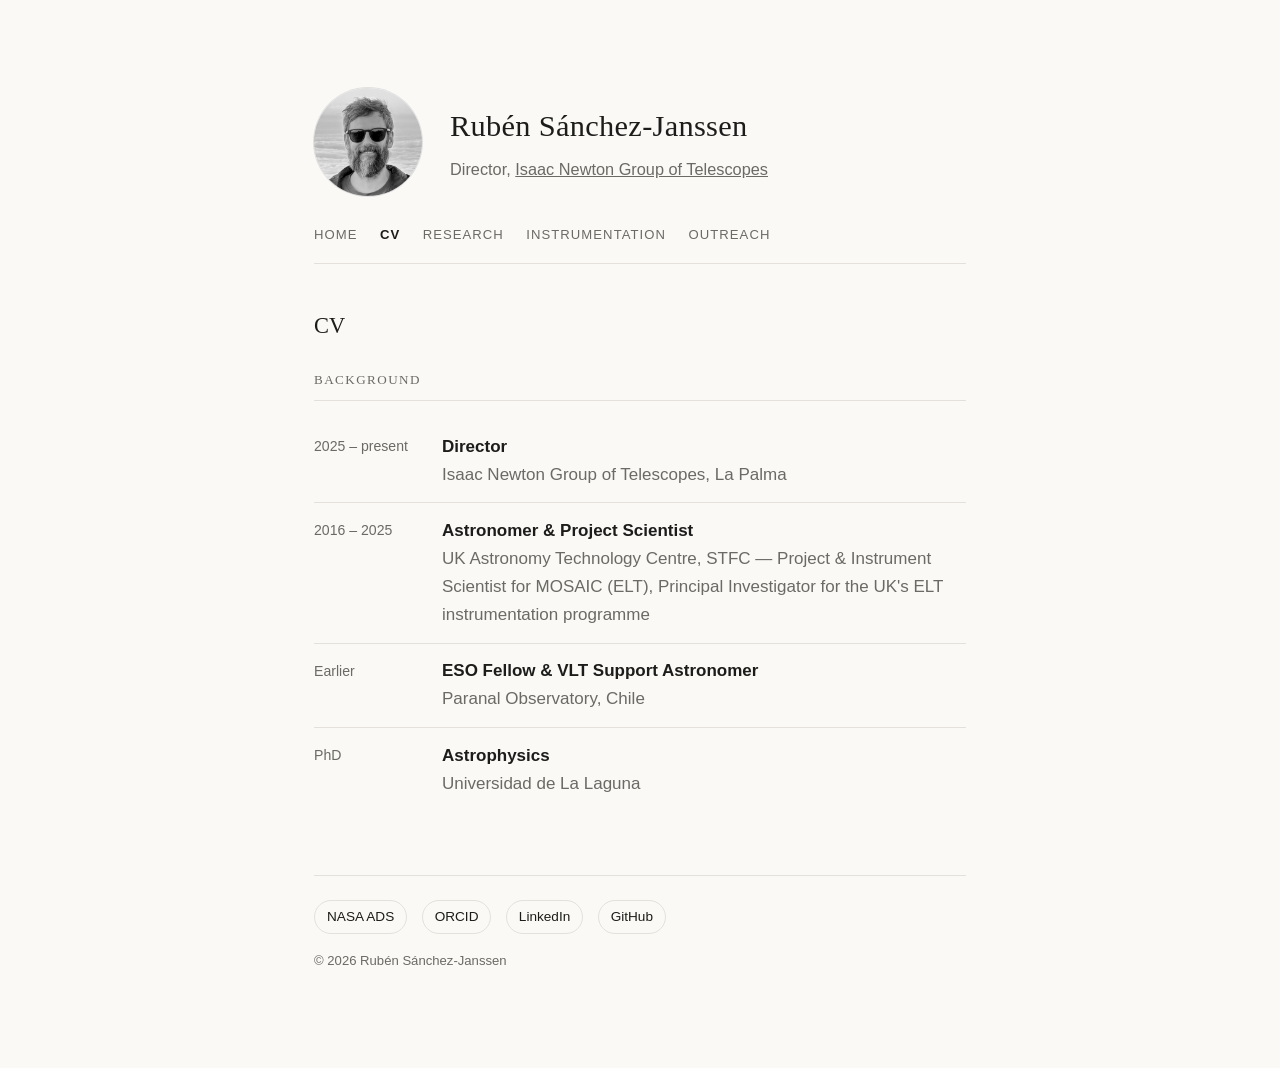
==== cv.html @ 35bc0660 "Restructure into landing page + CV/Research/Instrumentation/Outreach" ====
<!doctype html>
<html lang="en">
<head>
<meta charset="utf-8">
<meta name="viewport" content="width=device-width, initial-scale=1">
<title>CV — Rubén Sánchez-Janssen</title>
<meta name="description" content="CV and career background of Rubén Sánchez-Janssen.">
<meta name="theme-color" content="#faf9f6">
<link rel="icon" href="data:,">
<link rel="stylesheet" href="assets/style.css">
</head>
<body>
<main>

  <header>
    <img class="portrait" src="assets/headshot.jpg" alt="Portrait of Rubén Sánchez-Janssen">
    <div>
      <h1>Rubén Sánchez-Janssen</h1>
      <p class="role">Director, <a href="https://www.ing.iac.es/" target="_blank" rel="noopener">Isaac Newton Group of Telescopes</a></p>
    </div>
  </header>

  <nav class="site-nav">
    <a href="index.html">Home</a>
    <a href="cv.html" class="active">CV</a>
    <a href="research.html">Research</a>
    <a href="instrumentation.html">Instrumentation</a>
    <a href="outreach.html">Outreach</a>
  </nav>

  <p class="page-title">CV</p>

  <section id="background">
    <h2>Background</h2>
    <ul class="timeline">
      <li>
        <time>2025 – present</time>
        <div>
          <div class="what">Director</div>
          <div class="where">Isaac Newton Group of Telescopes, La Palma</div>
        </div>
      </li>
      <li>
        <time>2016 – 2025</time>
        <div>
          <div class="what">Astronomer &amp; Project Scientist</div>
          <div class="where">UK Astronomy Technology Centre, STFC — Project &amp; Instrument Scientist for MOSAIC (ELT), Principal Investigator for the UK's ELT instrumentation programme</div>
        </div>
      </li>
      <li>
        <time>Earlier</time>
        <div>
          <div class="what">ESO Fellow &amp; VLT Support Astronomer</div>
          <div class="where">Paranal Observatory, Chile</div>
        </div>
      </li>
      <li>
        <time>PhD</time>
        <div>
          <div class="what">Astrophysics</div>
          <div class="where">Universidad de La Laguna</div>
        </div>
      </li>
    </ul>
  </section>

  <footer>
    <ul class="links">
      <li><a href="https://ui.adsabs.harvard.edu/search/q=author%3A%22Sanchez-Janssen%2C%20R%22&sort=date%20desc" target="_blank" rel="noopener">NASA ADS</a></li>
      <li><a href="https://orcid.org/0000-0003-4945-0056" target="_blank" rel="noopener">ORCID</a></li>
      <li><a href="https://www.linkedin.com/in/ruben-sanchez-janssen/" target="_blank" rel="noopener">LinkedIn</a></li>
      <li><a href="https://github.com/rsjanssen" target="_blank" rel="noopener">GitHub</a></li>
    </ul>
    <p class="copyright">&copy; 2026 Rubén Sánchez-Janssen</p>
  </footer>

</main>
</body>
</html>
---- assets/style.css ----
:root {
  --bg: #faf9f6;
  --text: #1c1c1a;
  --muted: #6b6a64;
  --rule: #e3e1da;
  --accent: #3d5a53;
}
@media (prefers-color-scheme: dark) {
  :root {
    --bg: #15161a;
    --text: #eceae4;
    --muted: #9a988f;
    --rule: #2c2d31;
    --accent: #8fb6ac;
  }
}

* { box-sizing: border-box; }

html { background: var(--bg); }

body {
  margin: 0;
  background: var(--bg);
  color: var(--text);
  font-family: -apple-system, BlinkMacSystemFont, "Segoe UI", Roboto, Helvetica, Arial, sans-serif;
  font-size: 17px;
  line-height: 1.65;
  -webkit-font-smoothing: antialiased;
}

main {
  max-width: 700px;
  margin: 0 auto;
  padding: 5.5rem 1.5rem 6rem;
}

header {
  display: flex;
  align-items: center;
  gap: 1.75rem;
  margin-bottom: 1.75rem;
}

.portrait {
  width: 108px;
  height: 108px;
  border-radius: 50%;
  object-fit: cover;
  flex: none;
  filter: grayscale(1);
  box-shadow: 0 0 0 1px var(--rule);
}

h1 {
  font-family: Georgia, "Iowan Old Style", "Palatino Linotype", serif;
  font-weight: 400;
  font-size: 1.9rem;
  letter-spacing: 0.01em;
  margin: 0 0 0.3rem;
  color: var(--text);
}

.role {
  margin: 0;
  color: var(--muted);
  font-size: 1.02rem;
}

.role a { color: inherit; }

/* top navigation, shared across every page */
nav.site-nav {
  display: flex;
  flex-wrap: wrap;
  gap: 0.4rem 1.4rem;
  margin: 0 0 2.75rem;
  padding-bottom: 1.1rem;
  border-bottom: 1px solid var(--rule);
  font-size: 0.82rem;
  text-transform: uppercase;
  letter-spacing: 0.08em;
}

nav.site-nav a {
  color: var(--muted);
  text-decoration: none;
  transition: color 0.15s ease;
}

nav.site-nav a:hover { color: var(--accent); }

nav.site-nav a.active {
  color: var(--text);
  font-weight: 600;
}

section { margin-bottom: 2.6rem; }

.page-title {
  font-family: Georgia, "Iowan Old Style", "Palatino Linotype", serif;
  font-weight: 400;
  font-size: 1.4rem;
  margin: 0 0 1.5rem;
}

h2 {
  font-family: Georgia, "Iowan Old Style", "Palatino Linotype", serif;
  font-weight: 400;
  font-size: 0.82rem;
  text-transform: uppercase;
  letter-spacing: 0.11em;
  color: var(--muted);
  margin: 0 0 1.1rem;
  padding-bottom: 0.6rem;
  border-bottom: 1px solid var(--rule);
}

p { margin: 0 0 1rem; }
p:last-child { margin-bottom: 0; }

.placeholder {
  color: var(--muted);
  font-style: italic;
}

.timeline {
  list-style: none;
  margin: 0;
  padding: 0;
}

.timeline li {
  display: grid;
  grid-template-columns: 108px 1fr;
  gap: 1.25rem;
  padding: 0.85rem 0;
}

.timeline li + li { border-top: 1px solid var(--rule); }

.timeline time {
  color: var(--muted);
  font-size: 0.88rem;
  padding-top: 0.15rem;
}

.timeline .what { font-weight: 600; }
.timeline .where { color: var(--muted); }

.links {
  list-style: none;
  margin: 0;
  padding: 0;
  display: flex;
  flex-wrap: wrap;
  gap: 0.6rem 0.9rem;
}

.links a {
  display: inline-block;
  padding: 0.45rem 0.95rem;
  border: 1px solid var(--rule);
  border-radius: 999px;
  color: var(--text);
  text-decoration: none;
  font-size: 0.92rem;
  transition: border-color 0.15s ease, color 0.15s ease;
}

.links a:hover {
  border-color: var(--accent);
  color: var(--accent);
}

a { color: var(--accent); }

footer {
  margin-top: 4rem;
  padding-top: 1.5rem;
  border-top: 1px solid var(--rule);
}

footer .links a {
  padding: 0.3rem 0.75rem;
  font-size: 0.85rem;
}

footer .copyright {
  margin: 1rem 0 0;
  color: var(--muted);
  font-size: 0.82rem;
}

@media (max-width: 480px) {
  main { padding: 3.5rem 1.25rem 4rem; }
  header { gap: 1.25rem; margin-bottom: 1.5rem; }
  .portrait { width: 84px; height: 84px; }
  h1 { font-size: 1.55rem; }
  nav.site-nav { gap: 0.35rem 1rem; margin-bottom: 2.25rem; }
  .timeline li { grid-template-columns: 1fr; gap: 0.2rem; }
  .timeline time { padding-top: 0; }
}
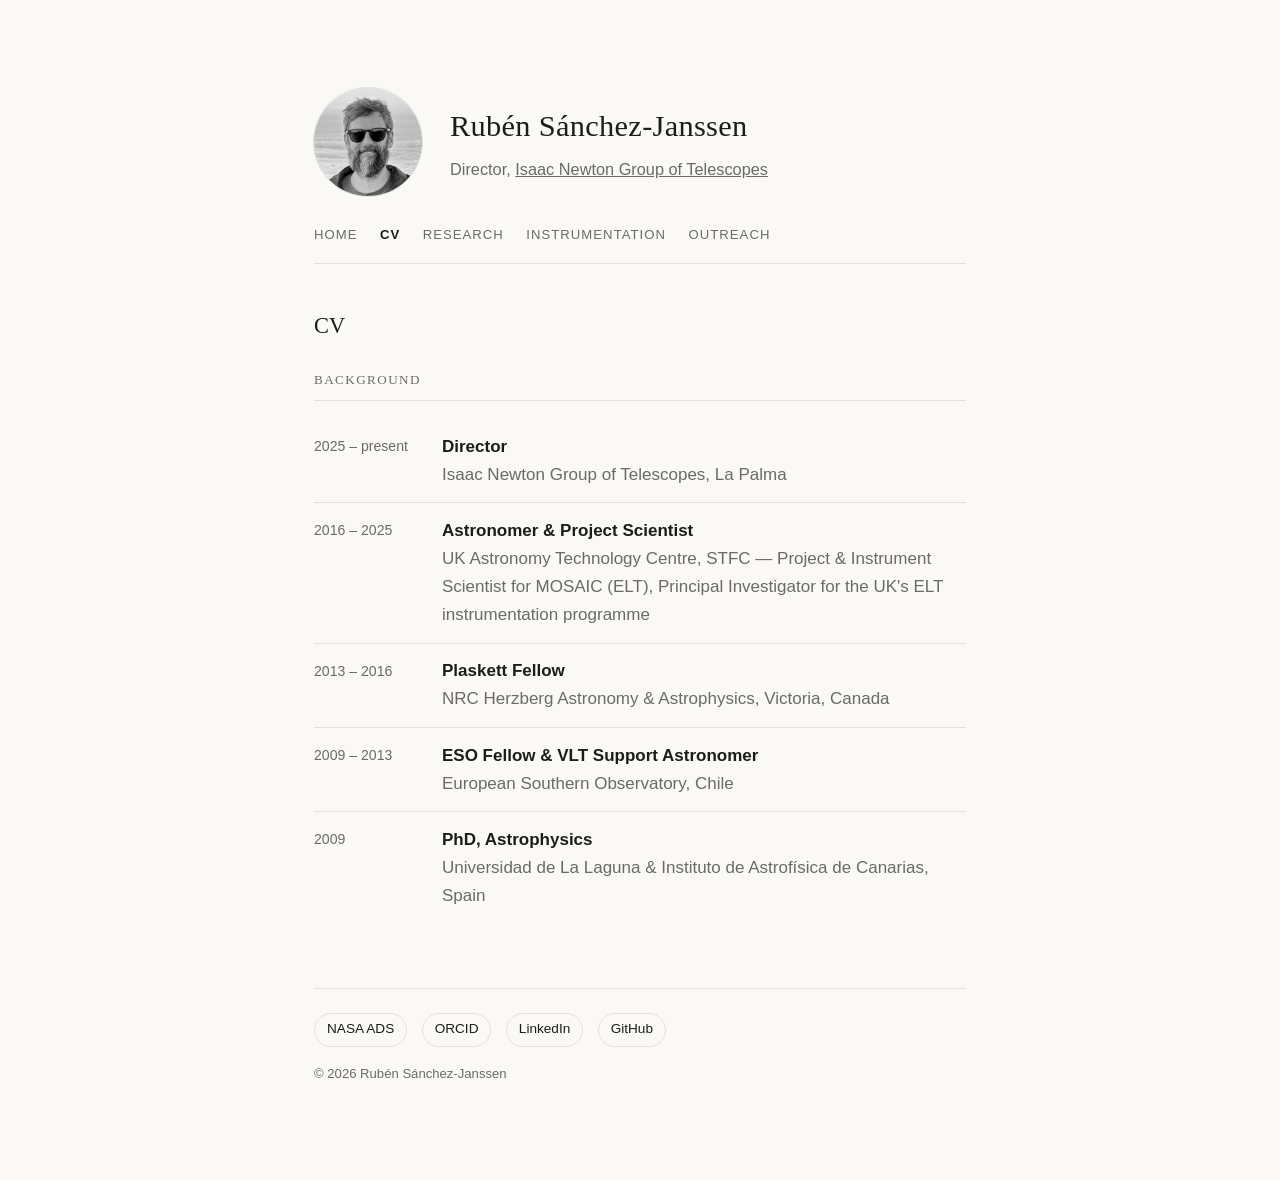
==== commit 0e29bfcf: "Complete CV timeline with Plaskett and ESO fellowship years" ====
--- a/cv.html
+++ b/cv.html
@@ -48,17 +48,24 @@
         </div>
       </li>
       <li>
-        <time>Earlier</time>
+        <time>2013 – 2016</time>
         <div>
-          <div class="what">ESO Fellow &amp; VLT Support Astronomer</div>
-          <div class="where">Paranal Observatory, Chile</div>
+          <div class="what">Plaskett Fellow</div>
+          <div class="where">NRC Herzberg Astronomy &amp; Astrophysics, Victoria, Canada</div>
         </div>
       </li>
       <li>
-        <time>PhD</time>
+        <time>2009 – 2013</time>
         <div>
-          <div class="what">Astrophysics</div>
-          <div class="where">Universidad de La Laguna</div>
+          <div class="what">ESO Fellow &amp; VLT Support Astronomer</div>
+          <div class="where">European Southern Observatory, Chile</div>
+        </div>
+      </li>
+      <li>
+        <time>2009</time>
+        <div>
+          <div class="what">PhD, Astrophysics</div>
+          <div class="where">Universidad de La Laguna &amp; Instituto de Astrofísica de Canarias, Spain</div>
         </div>
       </li>
     </ul>
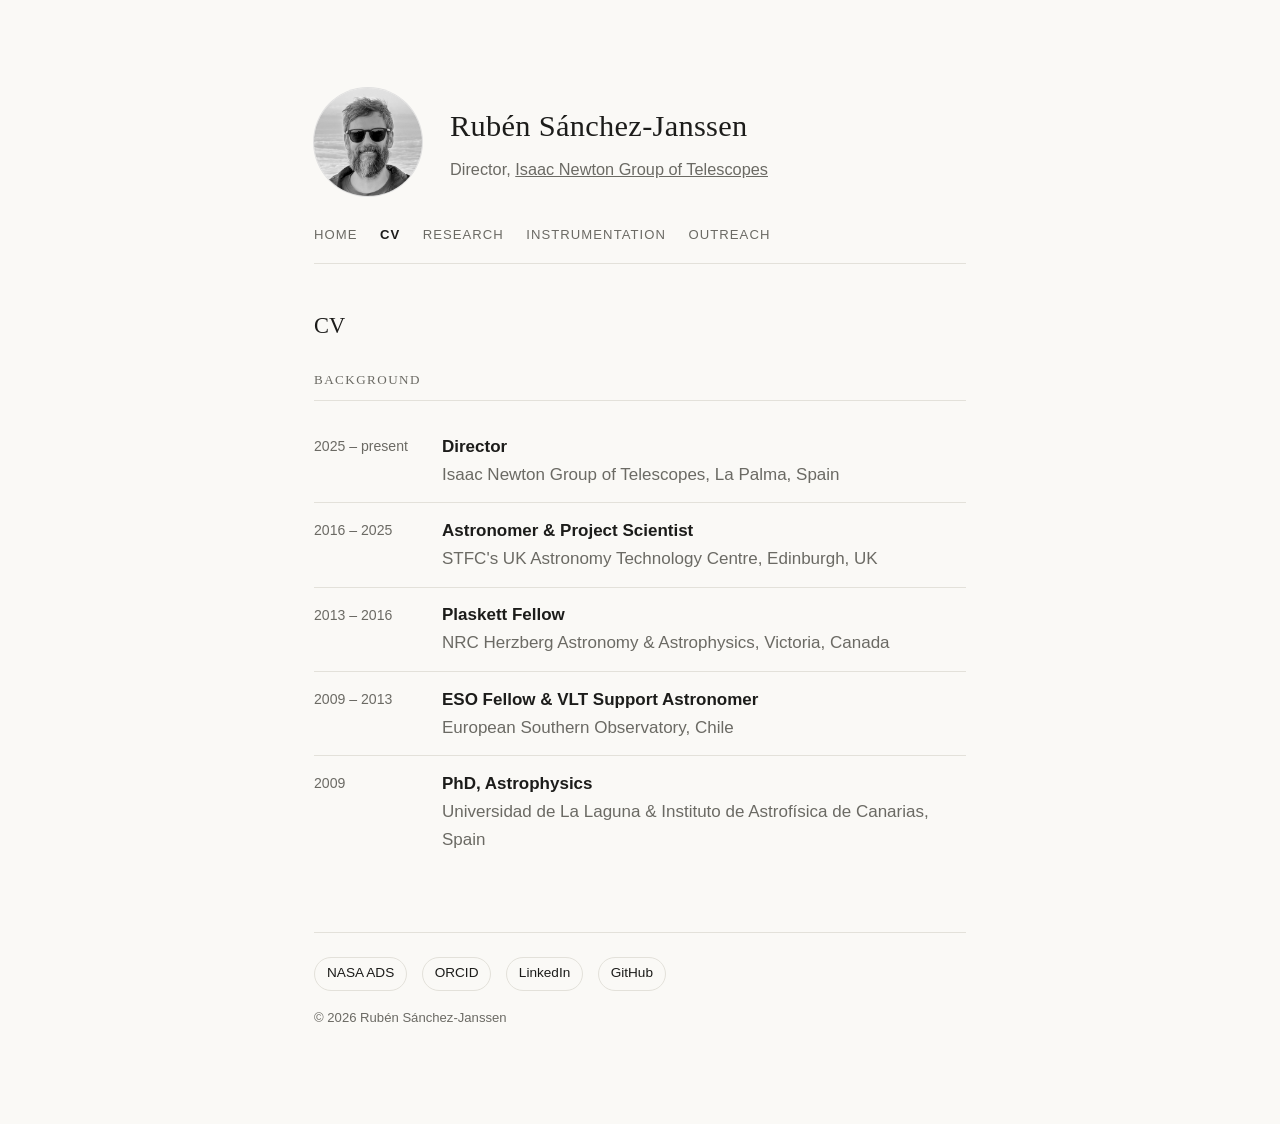
==== commit 24577f01: "Updated CV" ====
--- a/cv.html
+++ b/cv.html
@@ -37,14 +37,14 @@
         <time>2025 – present</time>
         <div>
           <div class="what">Director</div>
-          <div class="where">Isaac Newton Group of Telescopes, La Palma</div>
+          <div class="where">Isaac Newton Group of Telescopes, La Palma, Spain</div>
         </div>
       </li>
       <li>
         <time>2016 – 2025</time>
         <div>
           <div class="what">Astronomer &amp; Project Scientist</div>
-          <div class="where">UK Astronomy Technology Centre, STFC — Project &amp; Instrument Scientist for MOSAIC (ELT), Principal Investigator for the UK's ELT instrumentation programme</div>
+          <div class="where">STFC's UK Astronomy Technology Centre, Edinburgh, UK </div>
         </div>
       </li>
       <li>
--- a/assets/style.css
+++ b/assets/style.css
@@ -124,6 +124,42 @@
   font-style: italic;
 }
 
+#about p {
+  text-align: justify;
+  hyphens: auto;
+}
+
+.feature-photo {
+  display: block;
+  width: 100%;
+  height: auto;
+  border-radius: 6px;
+  margin: 0 0 0.75rem;
+}
+
+.caption {
+  color: var(--muted);
+  font-size: 0.85rem;
+  margin: 0 0 1.75rem;
+}
+
+.bullets {
+  margin: 0;
+  padding-left: 1.2rem;
+}
+
+.bullets li {
+  margin-bottom: 0.5rem;
+}
+
+.bullets li::marker {
+  color: var(--accent);
+}
+
+.bullets li:last-child {
+  margin-bottom: 0;
+}
+
 .timeline {
   list-style: none;
   margin: 0;
